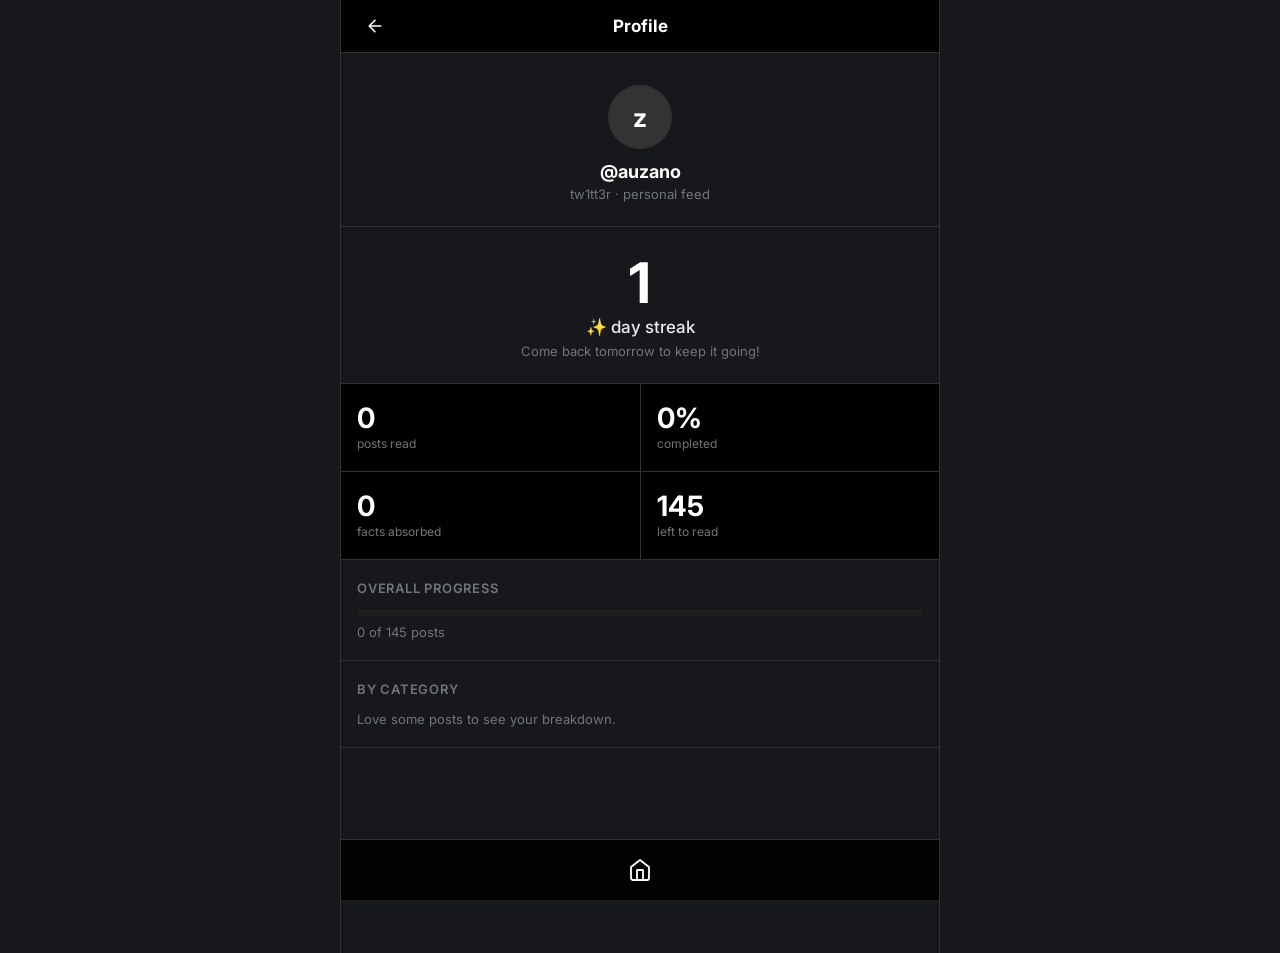
==== stats.html @ 866b110e "minor fix" ====
<!DOCTYPE html>
<html lang="en">
<head>
  <meta charset="UTF-8" />
  <link rel="icon" type="image/svg+xml" href="favicon.svg" />
  <meta name="viewport" content="width=device-width, initial-scale=1.0, maximum-scale=1.0" />
  <title>Profile · tw1tt3r</title>
  <link rel="preconnect" href="https://fonts.googleapis.com" />
  <link href="https://fonts.googleapis.com/css2?family=Inter:wght@400;500;700&display=swap" rel="stylesheet" />
  <link rel="stylesheet" href="css/style.css?v=6" />
</head>
<body>

  <header class="topbar">
    <div class="topbar-inner">
      <button id="back-btn" class="back-btn" aria-label="Back">
        <svg viewBox="0 0 24 24" fill="none" stroke="currentColor" stroke-width="1.8" stroke-linecap="round" stroke-linejoin="round">
          <path d="M19 12H5M12 5l-7 7 7 7"/>
        </svg>
      </button>
      <span class="topbar-title">Profile</span>
    </div>
  </header>

  <div class="layout">
    <main class="stats-page" id="stats-page"></main>

    <nav class="bottom-nav bottom-nav-single">
      <div class="nav-btn active" onclick="history.back()">
        <svg viewBox="0 0 24 24"><path d="M3 9l9-7 9 7v11a2 2 0 01-2 2H5a2 2 0 01-2-2z"/><polyline points="9 22 9 12 15 12 15 22"/></svg>
      </div>
    </nav>
  </div>

<script src="js/posts.js?v=6"></script>
<script src="js/stats.js?v=6"></script>

</body>
</html>
---- css/style.css ----
*, *::before, *::after {
  box-sizing: border-box;
  margin: 0;
  padding: 0;
}

:root {
  --bg: #000;
  --border: #2f3336;
  --text-primary: #e7e9ea;
  --text-secondary: #71767b;
  --accent: #1d9bf0;
  --font: 'Inter', -apple-system, BlinkMacSystemFont, sans-serif;
}

html, body {
  background: var(--bg);
  color: var(--text-primary);
  font-family: var(--font);
  min-height: 100vh;
  -webkit-font-smoothing: antialiased;
}

@media (min-width: 600px) {
  body { background: #16181c; }
}

/* ── LAYOUT ── */

.layout {
  max-width: 600px;
  margin: 0 auto;
  min-height: 100vh;
  display: flex;
  flex-direction: column;
  border-left: 0.5px solid var(--border);
  border-right: 0.5px solid var(--border);
}

/* ── TOP BAR ── */

.topbar {
  position: -webkit-sticky;
  position: sticky;
  top: 0;
  z-index: 10;
  max-width: 600px;
  margin: 0 auto;
  width: 100%;
  background: rgba(0, 0, 0, 0.92);
  -webkit-backdrop-filter: blur(12px);
  backdrop-filter: blur(12px);
  border-bottom: 0.5px solid var(--border);
  border-left: 0.5px solid var(--border);
  border-right: 0.5px solid var(--border);
  padding: 0 16px;
}

.topbar-inner {
  display: flex;
  align-items: center;
  justify-content: center;
  height: 52px;
  position: relative;
}

.topbar-title {
  font-size: 17px;
  font-weight: 700;
  color: #fff;
}

.back-btn {
  position: absolute;
  left: 0;
  width: 36px;
  height: 36px;
  border-radius: 50%;
  background: none;
  border: none;
  display: flex;
  align-items: center;
  justify-content: center;
  cursor: pointer;
  color: #fff;
  transition: background 0.15s;
}

.back-btn:hover {
  background: rgba(255, 255, 255, 0.08);
}

.back-btn svg {
  width: 20px;
  height: 20px;
}

.topbar-avatar {
  position: absolute;
  left: 0;
  width: 32px;
  height: 32px;
  border-radius: 50%;
  background: #333;
  display: flex;
  align-items: center;
  justify-content: center;
  font-size: 13px;
  font-weight: 700;
  color: #fff;
}

.topbar-logo {
  width: 24px;
  height: 24px;
  fill: #fff;
}

/* ── PULL TO REFRESH ── */

#ptr {
  overflow: hidden;
  height: 0;
  display: flex;
  align-items: center;
  justify-content: center;
  flex-shrink: 0;
}

#ptr-arrow {
  width: 22px;
  height: 22px;
  color: var(--text-secondary);
  opacity: 0;
  transform: rotate(0deg);
  transition: transform 0.1s, opacity 0.1s;
}

@keyframes ptr-spin {
  from { transform: rotate(0deg); }
  to   { transform: rotate(360deg); }
}

#ptr-arrow.ptr-spin {
  animation: ptr-spin 0.7s linear infinite;
  color: var(--accent);
  opacity: 1 !important;
}

/* ── PULL TO REFRESH ── */

#ptr {
  display: flex;
  align-items: center;
  justify-content: center;
  height: 0;
  overflow: hidden;
  will-change: height;
}

#ptr-arrow {
  width: 22px;
  height: 22px;
  color: var(--text-secondary);
  opacity: 0;
  transform: rotate(0deg);
  transition: transform 0.1s, opacity 0.1s;
}

@keyframes ptr-spin {
  from { transform: rotate(0deg); }
  to   { transform: rotate(360deg); }
}

#ptr-arrow.ptr-spin {
  animation: ptr-spin 0.7s linear infinite;
  color: #1d9bf0;
  opacity: 1 !important;
}

/* ── PROGRESS BAR ── */

.progress-bar-wrap {
  display: flex;
  align-items: center;
  gap: 10px;
  padding: 8px 16px 12px;
}

.progress-bar-track {
  flex: 1;
  height: 3px;
  background: #1f1f1f;
  border-radius: 2px;
  overflow: hidden;
}

.progress-bar-fill {
  height: 100%;
  background: #f91880;
  border-radius: 2px;
  transition: width 0.4s ease;
  width: 0%;
}

.progress-label {
  font-size: 11px;
  color: var(--text-secondary);
  white-space: nowrap;
  min-width: 60px;
  text-align: right;
}

/* ── LOVED NAV ACTIVE ── */

.nav-btn.nav-loved-active svg {
  stroke: #f91880;
  fill: #f91880;
}

/* ── TABS ── */

.tabs {
  display: flex;
  border-bottom: 0.5px solid var(--border);
  overflow-x: auto;
  scrollbar-width: none;
  -webkit-overflow-scrolling: touch;
}

.tabs::-webkit-scrollbar { display: none; }

.tab {
  flex: 0 0 auto;
  text-align: center;
  padding: 14px 20px;
  font-size: 14px;
  font-weight: 500;
  color: var(--text-secondary);
  position: relative;
  cursor: pointer;
  transition: color 0.15s, background 0.15s;
  user-select: none;
  white-space: nowrap;
}

.tab:hover {
  background: rgba(255, 255, 255, 0.03);
}

.tab.active {
  color: #fff;
}

.tab.active::after {
  content: '';
  position: absolute;
  bottom: 0;
  left: 50%;
  transform: translateX(-50%);
  width: 40px;
  height: 4px;
  background: var(--accent);
  border-radius: 2px;
}

/* ── FEED ── */

.feed {
  flex: 1;
}

/* ── TWEET CARD ── */

.tweet {
  display: flex;
  gap: 12px;
  padding: 12px 16px;
  border-bottom: 0.5px solid var(--border);
  transition: background 0.1s;
}

.tweet:hover {
  background: rgba(255, 255, 255, 0.015);
}

.tweet-avi {
  width: 40px;
  height: 40px;
  border-radius: 50%;
  flex-shrink: 0;
  display: flex;
  align-items: center;
  justify-content: center;
  font-size: 18px;
  line-height: 1;
  user-select: none;
}

.tweet-body {
  flex: 1;
  min-width: 0;
}

.tweet-header {
  display: flex;
  align-items: baseline;
  gap: 4px;
  flex-wrap: wrap;
  margin-bottom: 3px;
}

.tweet-name {
  font-size: 13px;
  font-weight: 700;
  color: #fff;
  white-space: nowrap;
}

.tweet-handle,
.tweet-dot,
.tweet-time {
  font-size: 12px;
  color: var(--text-secondary);
  white-space: nowrap;
}

.tweet-text {
  font-size: 13px;
  line-height: 1.6;
  color: var(--text-primary);
  white-space: pre-wrap;
  word-break: break-word;
}

.tweet-text .hashtag {
  color: var(--accent);
}

/* ── ACTIONS ── */

.tweet-actions {
  display: flex;
  margin-top: 10px;
  justify-content: space-between;
  max-width: 180px;
}

.action {
  display: flex;
  align-items: center;
  gap: 6px;
  color: var(--text-secondary);
  padding: 6px;
  border-radius: 50%;
  cursor: pointer;
  transition: color 0.15s, background 0.15s;
}

.action svg {
  width: 18px;
  height: 18px;
  fill: none;
  stroke: currentColor;
  stroke-width: 1.6;
  stroke-linecap: round;
  stroke-linejoin: round;
}

.action.comment:hover  { color: var(--accent); background: rgba(29, 155, 240, 0.1); }
.action.repost:hover   { color: #00ba7c;        background: rgba(0, 186, 124, 0.1); }
.action.like:hover     { color: #f91880;         background: rgba(249, 24, 128, 0.1); }

.action.like.liked           { color: #f91880; }
.action.like.liked svg       { fill: #f91880; stroke: #f91880; }

/* ── TWEET CLICKABLE ── */

.tweet[role="link"] {
  cursor: pointer;
}

/* ── THREAD — FOCAL TWEET ── */

.tweet-focal {
  display: block;
  padding: 16px 16px 0;
  border-bottom: 0.5px solid var(--border);
}

.tweet-focal-header {
  display: flex;
  align-items: center;
  gap: 12px;
  margin-bottom: 12px;
}

.tweet-avi-link,
.tweet-account-link {
  cursor: pointer;
}

.tweet-account-link:hover .tweet-name {
  text-decoration: underline;
}

.tweet-focal-account {
  flex: 1;
}

.tweet-cat-badge {
  font-size: 11px;
  font-weight: 600;
  padding: 3px 10px;
  border-radius: 20px;
  border: 0.5px solid;
  cursor: pointer;
  white-space: nowrap;
  transition: opacity 0.15s;
  flex-shrink: 0;
}

.tweet-cat-badge:hover {
  opacity: 0.8;
}

.tweet-focal-text {
  font-size: 20px;
  line-height: 1.55;
  color: var(--text-primary);
  word-break: break-word;
  margin-bottom: 14px;
}

.tweet-focal-text .hashtag,
.tweet-thread .hashtag {
  color: var(--accent);
}

.tweet-focal-time {
  font-size: 14px;
  color: var(--text-secondary);
  margin-bottom: 14px;
}

.tweet-focal-divider {
  border-top: 0.5px solid var(--border);
  margin: 0 -16px;
}

.tweet-focal .tweet-actions {
  max-width: 100%;
  justify-content: space-around;
  padding: 4px 0;
}

/* ── THREAD — REPLY TWEETS ── */

.tweet-thread {
  display: flex;
  gap: 0;
  padding: 12px 16px;
  border-bottom: 0.5px solid var(--border);
  align-items: flex-start;
}

.thread-line-wrap {
  display: flex;
  flex-direction: column;
  align-items: center;
  flex-shrink: 0;
  width: 40px;
  margin-right: 12px;
}

/* ── SOURCE CARD ── */

.source-link {
  text-decoration: none;
  display: block;
  margin-top: 8px;
}

.source-card {
  border: 0.5px solid var(--border);
  border-radius: 12px;
  padding: 12px 14px;
  transition: background 0.15s;
}

.source-card:hover {
  background: rgba(255, 255, 255, 0.04);
}

.source-card-inner {
  display: flex;
  align-items: center;
  gap: 10px;
}

.source-card-text {
  flex: 1;
  min-width: 0;
}

.source-label {
  font-size: 13px;
  color: var(--text-primary);
  font-weight: 500;
  line-height: 1.4;
  margin-bottom: 2px;
  overflow: hidden;
  display: -webkit-box;
  -webkit-line-clamp: 2;
  -webkit-box-orient: vertical;
}

.source-domain {
  font-size: 12px;
  color: var(--text-secondary);
}

.source-arrow {
  font-size: 16px;
  color: var(--text-secondary);
  flex-shrink: 0;
}

/* ── SINGLE BOTTOM NAV (thread page) ── */

.bottom-nav-single {
  justify-content: center;
}

.bottom-nav-single .nav-btn {
  width: 52px;
}

.bottom-nav-single .nav-btn svg {
  stroke: #fff;
}

/* ── STATS PAGE ── */

.stats-page {
  padding: 0 0 32px;
  flex: 1;
}

.stat-hero {
  display: flex;
  flex-direction: column;
  align-items: center;
  padding: 32px 16px 24px;
  border-bottom: 0.5px solid var(--border);
}

.stat-avatar {
  width: 64px;
  height: 64px;
  border-radius: 50%;
  background: #333;
  display: flex;
  align-items: center;
  justify-content: center;
  font-size: 26px;
  font-weight: 700;
  color: #fff;
  margin-bottom: 12px;
}

.stat-name {
  font-size: 18px;
  font-weight: 700;
  color: #fff;
  margin-bottom: 4px;
}

.stat-bio {
  font-size: 13px;
  color: var(--text-secondary);
}

/* Streak */

.stat-streak-block {
  display: flex;
  flex-direction: column;
  align-items: center;
  padding: 28px 16px 24px;
  border-bottom: 0.5px solid var(--border);
}

.stat-streak-num {
  font-size: 56px;
  font-weight: 700;
  color: #fff;
  line-height: 1;
  margin-bottom: 6px;
}

.stat-streak-label {
  font-size: 17px;
  font-weight: 500;
  color: var(--text-primary);
  margin-bottom: 6px;
}

.stat-streak-sub {
  font-size: 13px;
  color: var(--text-secondary);
  text-align: center;
}

/* Stat cards grid */

.stat-cards {
  display: grid;
  grid-template-columns: 1fr 1fr;
  gap: 1px;
  background: var(--border);
  border-bottom: 0.5px solid var(--border);
}

.stat-card {
  background: #000;
  padding: 20px 16px;
  display: flex;
  flex-direction: column;
  gap: 4px;
}

.stat-card-num {
  font-size: 28px;
  font-weight: 700;
  color: #fff;
  line-height: 1;
}

.stat-card-label {
  font-size: 12px;
  color: var(--text-secondary);
}

/* Sections */

.stat-section {
  padding: 20px 16px;
  border-bottom: 0.5px solid var(--border);
}

.stat-section-title {
  font-size: 13px;
  font-weight: 600;
  color: var(--text-secondary);
  text-transform: uppercase;
  letter-spacing: 0.06em;
  margin-bottom: 14px;
}

/* Overall progress bar */

.stat-progress-track {
  height: 6px;
  background: #1f1f1f;
  border-radius: 3px;
  overflow: hidden;
  margin-bottom: 8px;
}

.stat-progress-fill {
  height: 100%;
  background: #f91880;
  border-radius: 3px;
  transition: width 0.6s ease;
}

.stat-progress-label {
  font-size: 13px;
  color: var(--text-secondary);
}

/* Category breakdown */

.stat-cat-row {
  display: flex;
  align-items: center;
  gap: 10px;
  margin-bottom: 12px;
}

.stat-cat-row:last-child { margin-bottom: 0; }

.stat-cat-label {
  font-size: 13px;
  color: var(--text-primary);
  width: 72px;
  flex-shrink: 0;
}

.stat-cat-bar-wrap {
  flex: 1;
  height: 6px;
  background: #1a1a1a;
  border-radius: 3px;
  overflow: hidden;
}

.stat-cat-bar {
  height: 100%;
  border-radius: 3px;
  transition: width 0.6s ease;
  min-width: 4px;
}

.stat-cat-count {
  font-size: 12px;
  color: var(--text-secondary);
  width: 24px;
  text-align: right;
  flex-shrink: 0;
}

.stat-empty {
  font-size: 13px;
  color: var(--text-secondary);
}

.stat-top-cat {
  font-size: 15px;
  color: var(--text-secondary);
  line-height: 1.5;
}

/* ── EMPTY STATE ── */

.empty {
  padding: 48px 24px;
  text-align: center;
  color: var(--text-secondary);
  font-size: 15px;
  display: none;
}

/* ── BOTTOM NAV ── */

.bottom-nav {
  position: sticky;
  bottom: 0;
  background: rgba(0, 0, 0, 0.9);
  backdrop-filter: blur(12px);
  -webkit-backdrop-filter: blur(12px);
  border-top: 0.5px solid var(--border);
  display: flex;
  justify-content: space-around;
  padding: 8px 0 max(8px, env(safe-area-inset-bottom));
}

.nav-btn {
  display: flex;
  align-items: center;
  justify-content: center;
  width: 52px;
  height: 44px;
  border-radius: 22px;
  cursor: pointer;
  transition: background 0.15s;
}

.nav-btn:hover {
  background: rgba(255, 255, 255, 0.08);
}

.nav-btn svg {
  width: 24px;
  height: 24px;
  fill: none;
  stroke: var(--text-secondary);
  stroke-width: 1.8;
  stroke-linecap: round;
  stroke-linejoin: round;
  transition: stroke 0.15s;
}

.nav-btn.active svg {
  stroke: #fff;
}
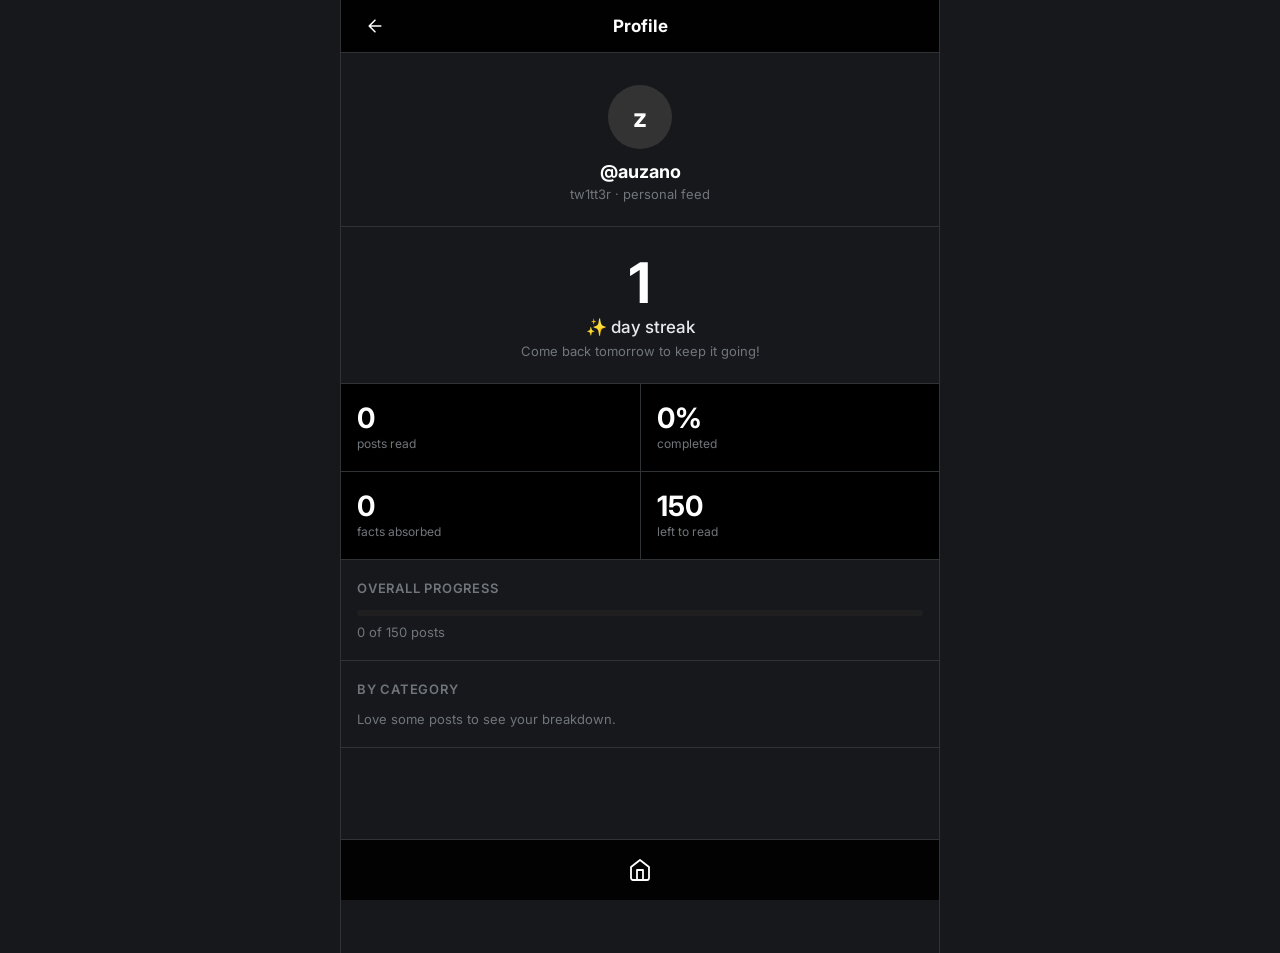
==== commit cfe54447: "add photo post" ====
--- a/stats.html
+++ b/stats.html
@@ -7,7 +7,7 @@
   <title>Profile · tw1tt3r</title>
   <link rel="preconnect" href="https://fonts.googleapis.com" />
   <link href="https://fonts.googleapis.com/css2?family=Inter:wght@400;500;700&display=swap" rel="stylesheet" />
-  <link rel="stylesheet" href="css/style.css?v=6" />
+  <link rel="stylesheet" href="css/style.css?v=8" />
 </head>
 <body>
 
@@ -32,8 +32,8 @@
     </nav>
   </div>
 
-<script src="js/posts.js?v=6"></script>
-<script src="js/stats.js?v=6"></script>
+<script src="js/posts.js?v=8"></script>
+<script src="js/stats.js?v=8"></script>
 
 </body>
 </html>
--- a/css/style.css
+++ b/css/style.css
@@ -374,6 +374,28 @@
 .action.like.liked           { color: #f91880; }
 .action.like.liked svg       { fill: #f91880; stroke: #f91880; }
 
+/* ── TWEET IMAGE ── */
+
+.tweet-img-wrap {
+  margin-top: 10px;
+  border-radius: 14px;
+  overflow: hidden;
+  border: 0.5px solid var(--border);
+  max-height: 280px;
+}
+
+.tweet-img-wrap--focal {
+  max-height: 360px;
+  margin-bottom: 14px;
+}
+
+.tweet-img {
+  width: 100%;
+  height: 100%;
+  object-fit: cover;
+  display: block;
+}
+
 /* ── TWEET CLICKABLE ── */
 
 .tweet[role="link"] {
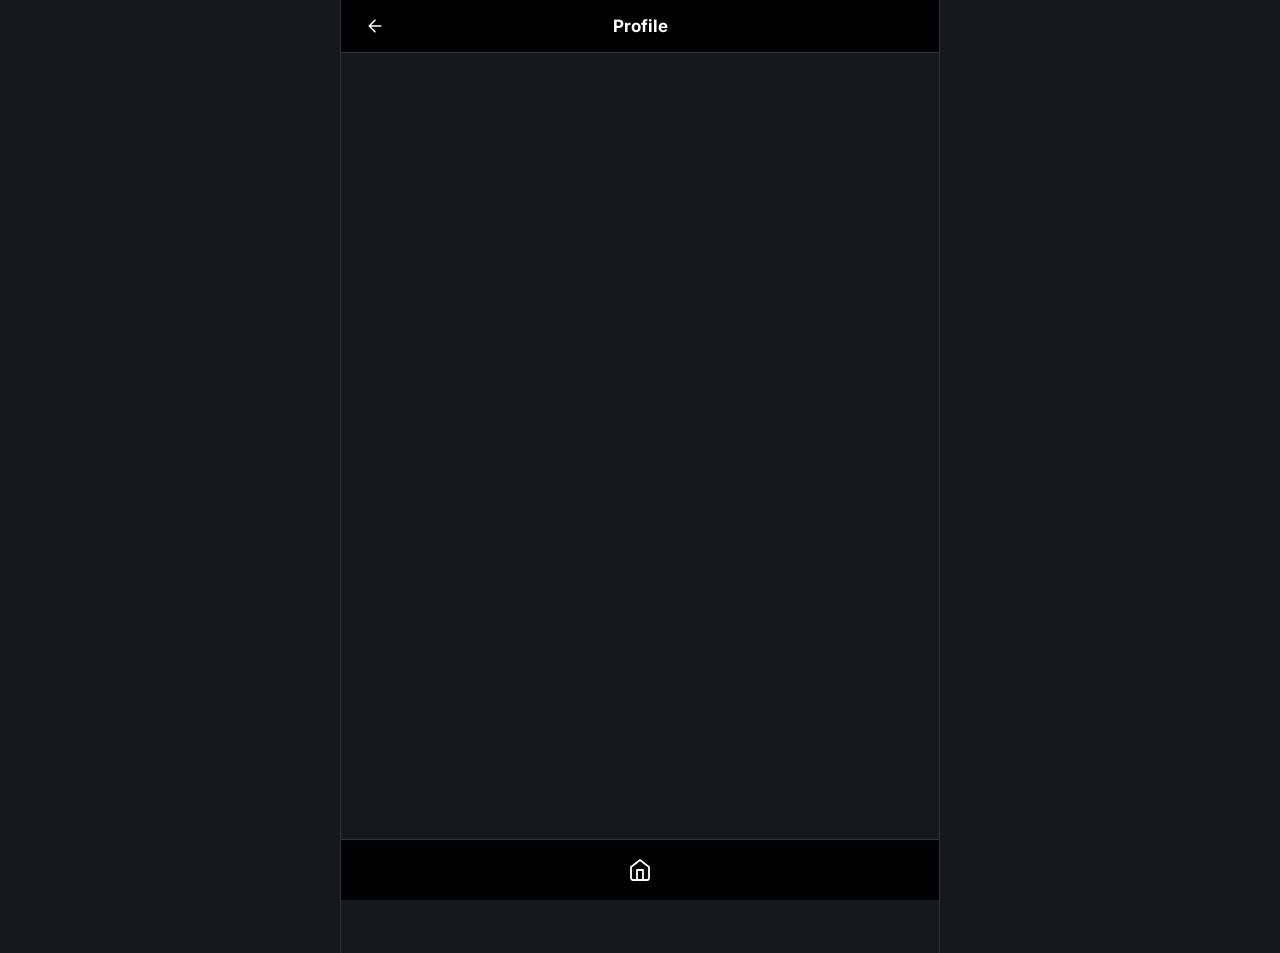
==== commit 9a8a5102: "minor fix css" ====
--- a/stats.html
+++ b/stats.html
@@ -7,7 +7,7 @@
   <title>Profile · tw1tt3r</title>
   <link rel="preconnect" href="https://fonts.googleapis.com" />
   <link href="https://fonts.googleapis.com/css2?family=Inter:wght@400;500;700&display=swap" rel="stylesheet" />
-  <link rel="stylesheet" href="css/style.css?v=8" />
+  <link rel="stylesheet" href="css/style.css?v=9" />
 </head>
 <body>
 
@@ -32,8 +32,8 @@
     </nav>
   </div>
 
-<script src="js/posts.js?v=8"></script>
-<script src="js/stats.js?v=8"></script>
+<script src="js/posts.js?v=9"></script>
+<script src="js/stats.js?v=9"></script>
 
 </body>
 </html>
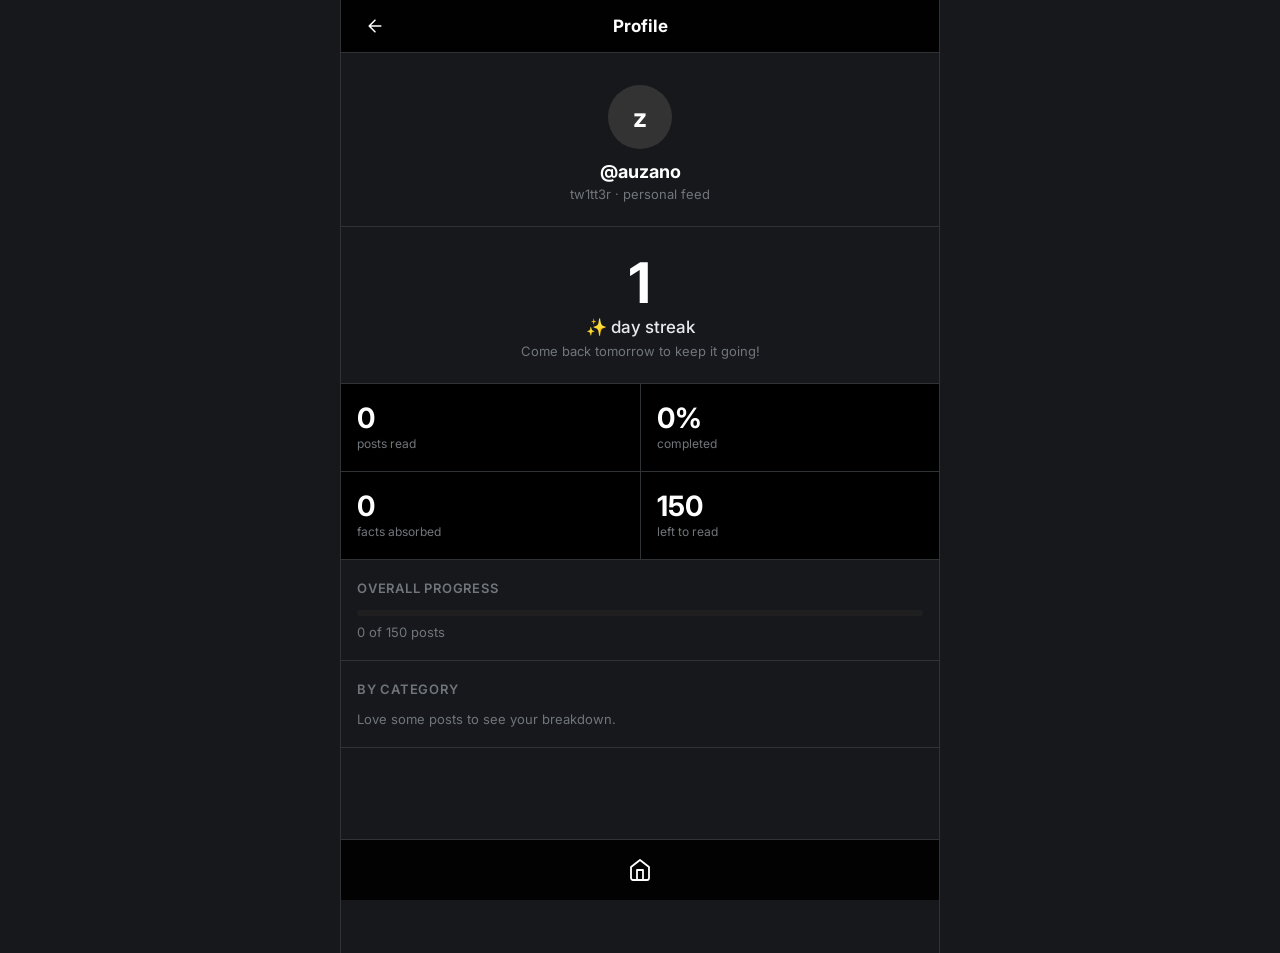
==== commit f63c6411: "major rev 2" ====
--- a/stats.html
+++ b/stats.html
@@ -7,7 +7,7 @@
   <title>Profile · tw1tt3r</title>
   <link rel="preconnect" href="https://fonts.googleapis.com" />
   <link href="https://fonts.googleapis.com/css2?family=Inter:wght@400;500;700&display=swap" rel="stylesheet" />
-  <link rel="stylesheet" href="css/style.css?v=9" />
+  <link rel="stylesheet" href="css/style.css?v=10" />
 </head>
 <body>
 
@@ -32,8 +32,8 @@
     </nav>
   </div>
 
-<script src="js/posts.js?v=9"></script>
-<script src="js/stats.js?v=9"></script>
+<script src="js/posts.js?v=10"></script>
+<script src="js/stats.js?v=10"></script>
 
 </body>
 </html>
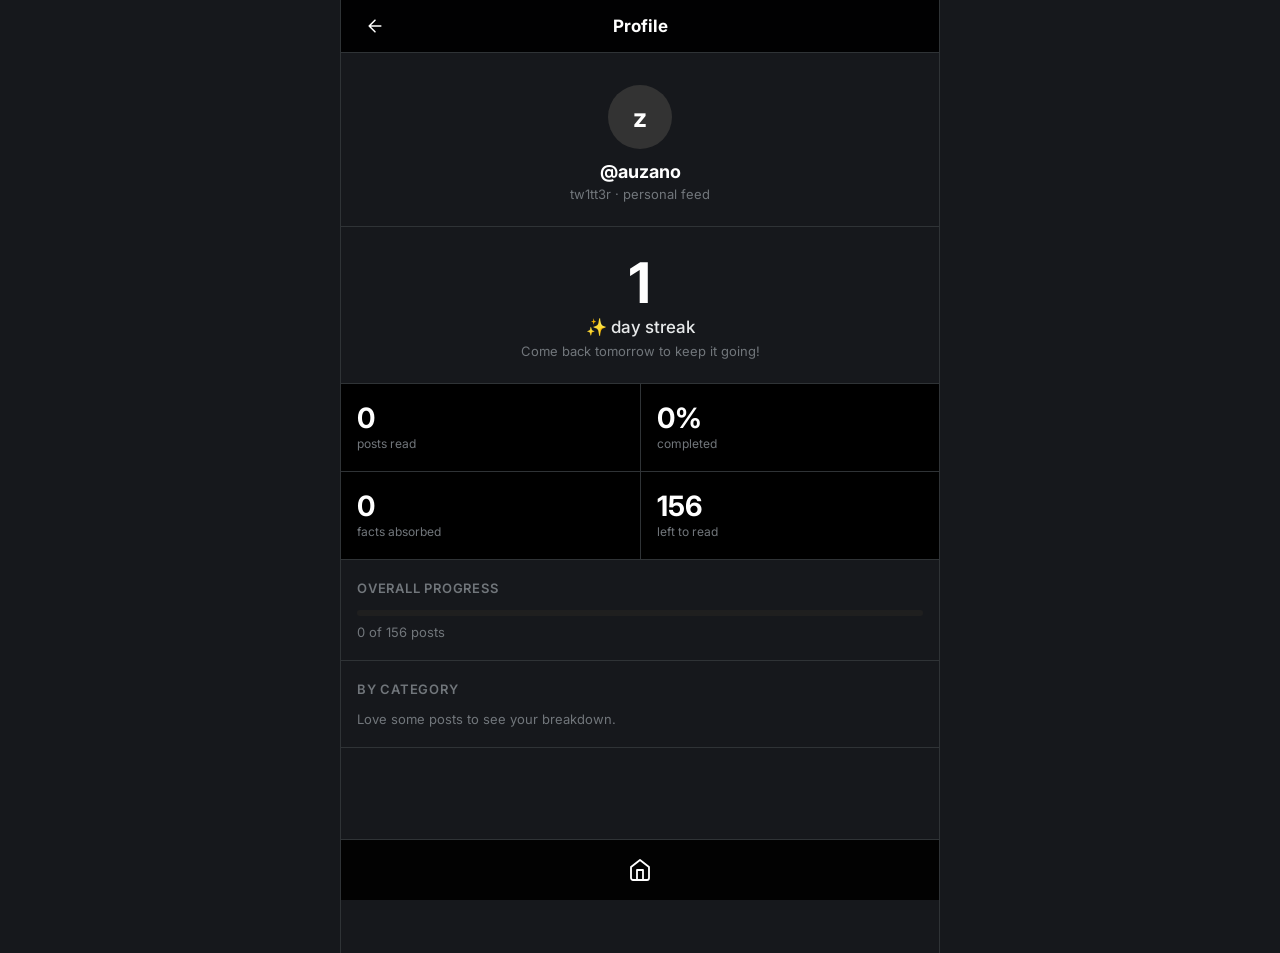
==== commit 68f028bb: "add more photos" ====
--- a/stats.html
+++ b/stats.html
@@ -7,7 +7,7 @@
   <title>Profile · tw1tt3r</title>
   <link rel="preconnect" href="https://fonts.googleapis.com" />
   <link href="https://fonts.googleapis.com/css2?family=Inter:wght@400;500;700&display=swap" rel="stylesheet" />
-  <link rel="stylesheet" href="css/style.css?v=10" />
+  <link rel="stylesheet" href="css/style.css?v=11" />
 </head>
 <body>
 
@@ -32,8 +32,8 @@
     </nav>
   </div>
 
-<script src="js/posts.js?v=10"></script>
-<script src="js/stats.js?v=10"></script>
+<script src="js/posts.js?v=11"></script>
+<script src="js/stats.js?v=11"></script>
 
 </body>
 </html>
